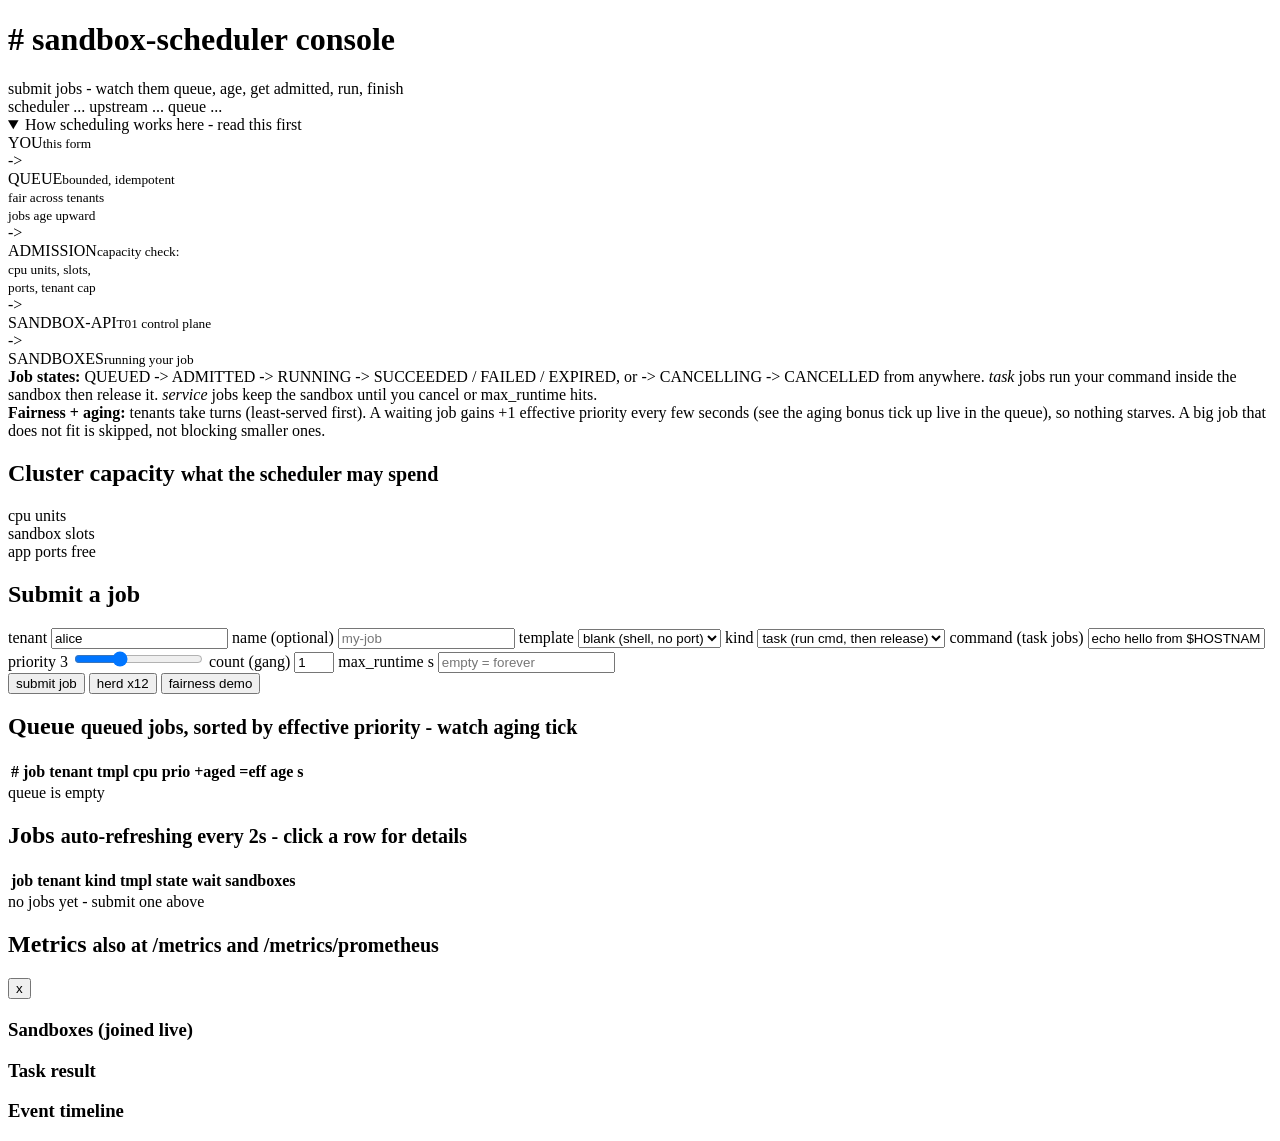
==== sandbox-scheduler/scheduler/app/static/index.html @ 3530b7d2 "scheduler" ====
<!doctype html>
<html lang="en">
<head>
<meta charset="utf-8">
<meta name="viewport" content="width=device-width, initial-scale=1">
<title>sandbox-scheduler console</title>
<link rel="stylesheet" href="/static/style.css">
</head>
<body>

<header>
  <div>
    <h1># sandbox-scheduler <span class="sub">console</span></h1>
    <div class="crumb">submit jobs - watch them queue, age, get admitted, run, finish</div>
  </div>
  <div class="platform">
    <span class="pill" id="pill-sched">scheduler ...</span>
    <span class="pill" id="pill-upstream">upstream ...</span>
    <span class="pill" id="pill-queue">queue ...</span>
  </div>
</header>

<details class="how" open>
  <summary>How scheduling works here - read this first</summary>
  <div class="layers">
    <div class="layer">YOU<small>this form</small></div>
    <div class="arrow">-&gt;</div>
    <div class="layer">QUEUE<small>bounded, idempotent<br>fair across tenants<br>jobs age upward</small></div>
    <div class="arrow">-&gt;</div>
    <div class="layer">ADMISSION<small>capacity check:<br>cpu units, slots,<br>ports, tenant cap</small></div>
    <div class="arrow">-&gt;</div>
    <div class="layer">SANDBOX-API<small>T01 control plane</small></div>
    <div class="arrow">-&gt;</div>
    <div class="layer">SANDBOXES<small>running your job</small></div>
  </div>
  <div class="flows">
    <div class="flow">
      <b>Job states:</b>
      QUEUED -&gt; ADMITTED -&gt; RUNNING -&gt; SUCCEEDED / FAILED / EXPIRED,
      or -&gt; CANCELLING -&gt; CANCELLED from anywhere.
      <i>task</i> jobs run your command inside the sandbox then release it.
      <i>service</i> jobs keep the sandbox until you cancel or max_runtime hits.
    </div>
    <div class="flow">
      <b>Fairness + aging:</b> tenants take turns (least-served first).
      A waiting job gains +1 effective priority every few seconds (see the
      aging bonus tick up live in the queue), so nothing starves.
      A big job that does not fit is skipped, not blocking smaller ones.
    </div>
  </div>
</details>

<section class="capacity">
  <h2>Cluster capacity <small>what the scheduler may spend</small></h2>
  <div class="caps">
    <div class="cap"><label>cpu units</label><div class="bar"><div id="cap-cpu" class="fill"></div></div><span id="cap-cpu-t"></span></div>
    <div class="cap"><label>sandbox slots</label><div class="bar"><div id="cap-slots" class="fill"></div></div><span id="cap-slots-t"></span></div>
    <div class="cap"><label>app ports free</label><div class="bar"><div id="cap-ports" class="fill green"></div></div><span id="cap-ports-t"></span></div>
  </div>
  <div id="tenants" class="tenants"></div>
</section>

<section class="submit">
  <h2>Submit a job</h2>
  <div class="formgrid">
    <label>tenant <input id="f-tenant" value="alice" spellcheck="false"></label>
    <label>name (optional) <input id="f-name" placeholder="my-job" spellcheck="false"></label>
    <label>template
      <select id="f-template">
        <option value="blank">blank (shell, no port)</option>
        <option value="web">web (httpd + page)</option>
        <option value="coreapp">coreapp (3-tier app)</option>
      </select></label>
    <label>kind
      <select id="f-kind">
        <option value="task">task (run cmd, then release)</option>
        <option value="service">service (keep running)</option>
      </select></label>
    <label class="wide">command (task jobs)
      <input id="f-cmd" value="echo hello from $HOSTNAME; sleep 5" spellcheck="false"></label>
    <label>priority <span id="f-prio-v">3</span>
      <input id="f-prio" type="range" min="0" max="9" value="3"></label>
    <label>count (gang) <input id="f-count" type="number" min="1" max="8" value="1"></label>
    <label>max_runtime s <input id="f-rt" type="number" min="5" placeholder="empty = forever"></label>
  </div>
  <div class="btnrow">
    <button id="submit">submit job</button>
    <button id="herd" class="ghost" title="fire 12 small task jobs at once">herd x12</button>
    <button id="fairdemo" class="ghost" title="6 jobs for tenant-a, then 1 for tenant-b: watch fairness">fairness demo</button>
  </div>
  <div id="submitlog" class="submitlog hidden"></div>
</section>

<section>
  <h2>Queue <small>queued jobs, sorted by effective priority - watch aging tick</small></h2>
  <table class="jtable"><thead>
    <tr><th>#</th><th>job</th><th>tenant</th><th>tmpl</th><th>cpu</th><th>prio</th><th>+aged</th><th>=eff</th><th>age s</th><th></th></tr>
  </thead><tbody id="queue"></tbody></table>
  <div id="queue-empty" class="empty">queue is empty</div>
</section>

<section>
  <h2>Jobs <small>auto-refreshing every 2s - click a row for details</small></h2>
  <table class="jtable"><thead>
    <tr><th>job</th><th>tenant</th><th>kind</th><th>tmpl</th><th>state</th><th>wait</th><th>sandboxes</th><th></th></tr>
  </thead><tbody id="jobs"></tbody></table>
  <div id="jobs-empty" class="empty">no jobs yet - submit one above</div>
</section>

<section class="metrics">
  <h2>Metrics <small>also at /metrics and /metrics/prometheus</small></h2>
  <div id="metrics" class="mgrid"></div>
</section>

<div id="drawer" class="drawer hidden">
  <div class="drawer-inner">
    <button class="close" id="close">x</button>
    <h2 id="d-title"></h2>
    <div id="d-meta" class="dmeta"></div>
    <h3>Sandboxes (joined live)</h3>
    <div id="d-sandboxes"></div>
    <h3>Task result</h3>
    <pre id="d-result" class="execout hidden"></pre>
    <h3>Event timeline</h3>
    <div id="d-events" class="events"></div>
  </div>
</div>

<div id="toasts"></div>
<script src="/static/app.js"></script>
</body>
</html>
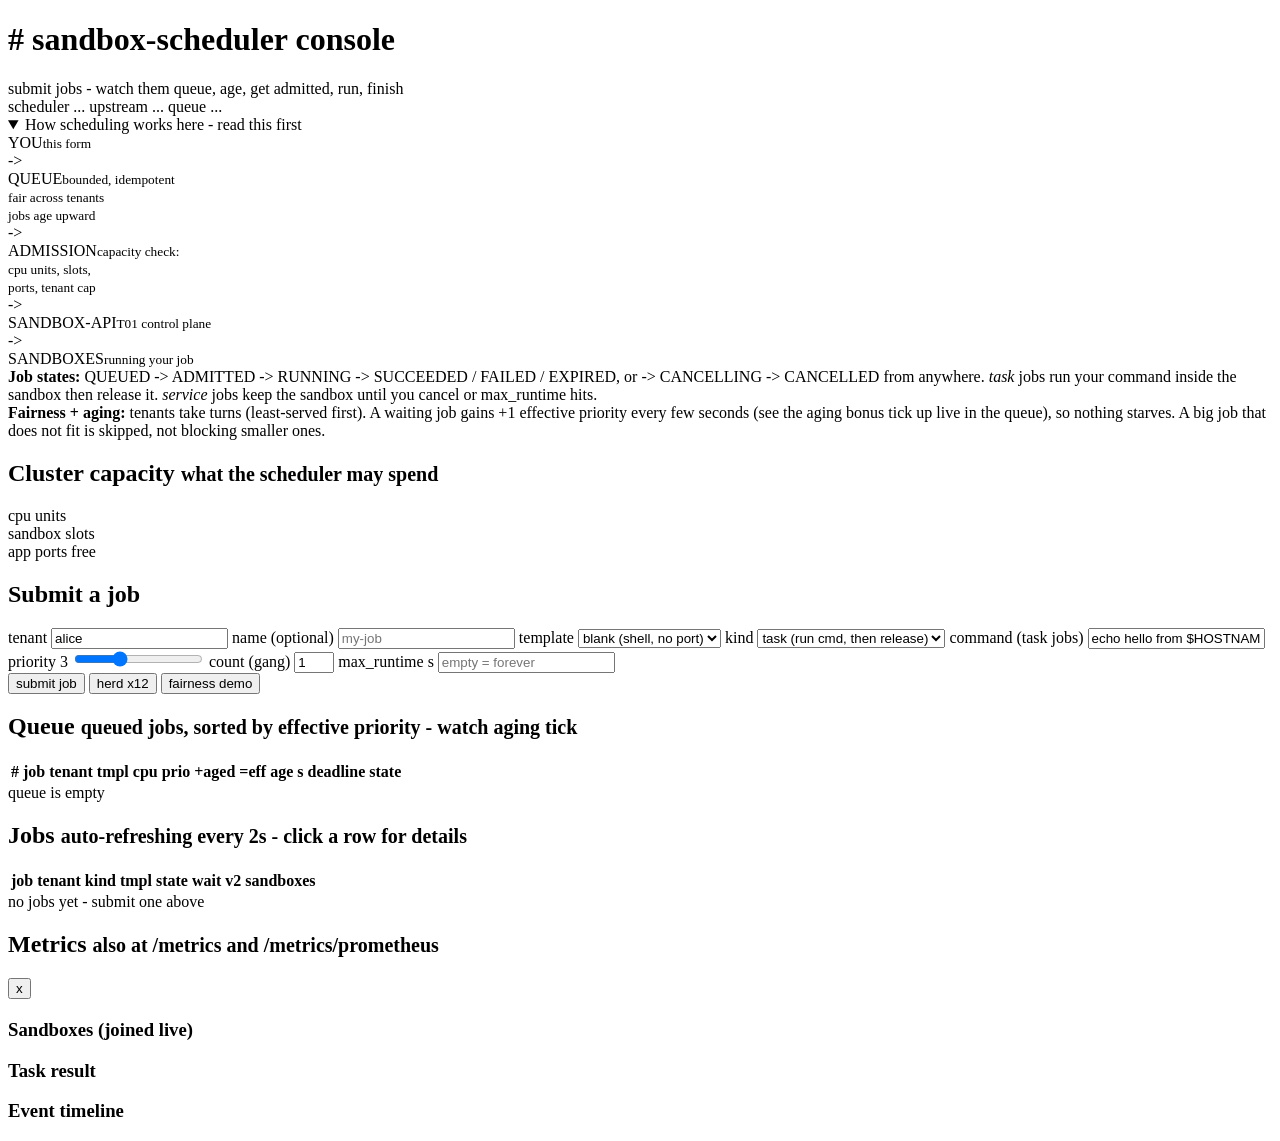
==== commit 94ca8d7f: "AgentOS v2: cluster-in-a-box, coreapp, sandbox-blobs/checkpoint/egress/mcp/sim, sandbox-api and sche" ====
--- a/sandbox-scheduler/scheduler/app/static/index.html
+++ b/sandbox-scheduler/scheduler/app/static/index.html
@@ -94,7 +94,7 @@
 <section>
   <h2>Queue <small>queued jobs, sorted by effective priority - watch aging tick</small></h2>
   <table class="jtable"><thead>
-    <tr><th>#</th><th>job</th><th>tenant</th><th>tmpl</th><th>cpu</th><th>prio</th><th>+aged</th><th>=eff</th><th>age s</th><th></th></tr>
+    <tr><th>#</th><th>job</th><th>tenant</th><th>tmpl</th><th>cpu</th><th>prio</th><th>+aged</th><th>=eff</th><th>age s</th><th>deadline</th><th>state</th><th></th></tr>
   </thead><tbody id="queue"></tbody></table>
   <div id="queue-empty" class="empty">queue is empty</div>
 </section>
@@ -102,7 +102,7 @@
 <section>
   <h2>Jobs <small>auto-refreshing every 2s - click a row for details</small></h2>
   <table class="jtable"><thead>
-    <tr><th>job</th><th>tenant</th><th>kind</th><th>tmpl</th><th>state</th><th>wait</th><th>sandboxes</th><th></th></tr>
+    <tr><th>job</th><th>tenant</th><th>kind</th><th>tmpl</th><th>state</th><th>wait</th><th>v2</th><th>sandboxes</th><th></th></tr>
   </thead><tbody id="jobs"></tbody></table>
   <div id="jobs-empty" class="empty">no jobs yet - submit one above</div>
 </section>
